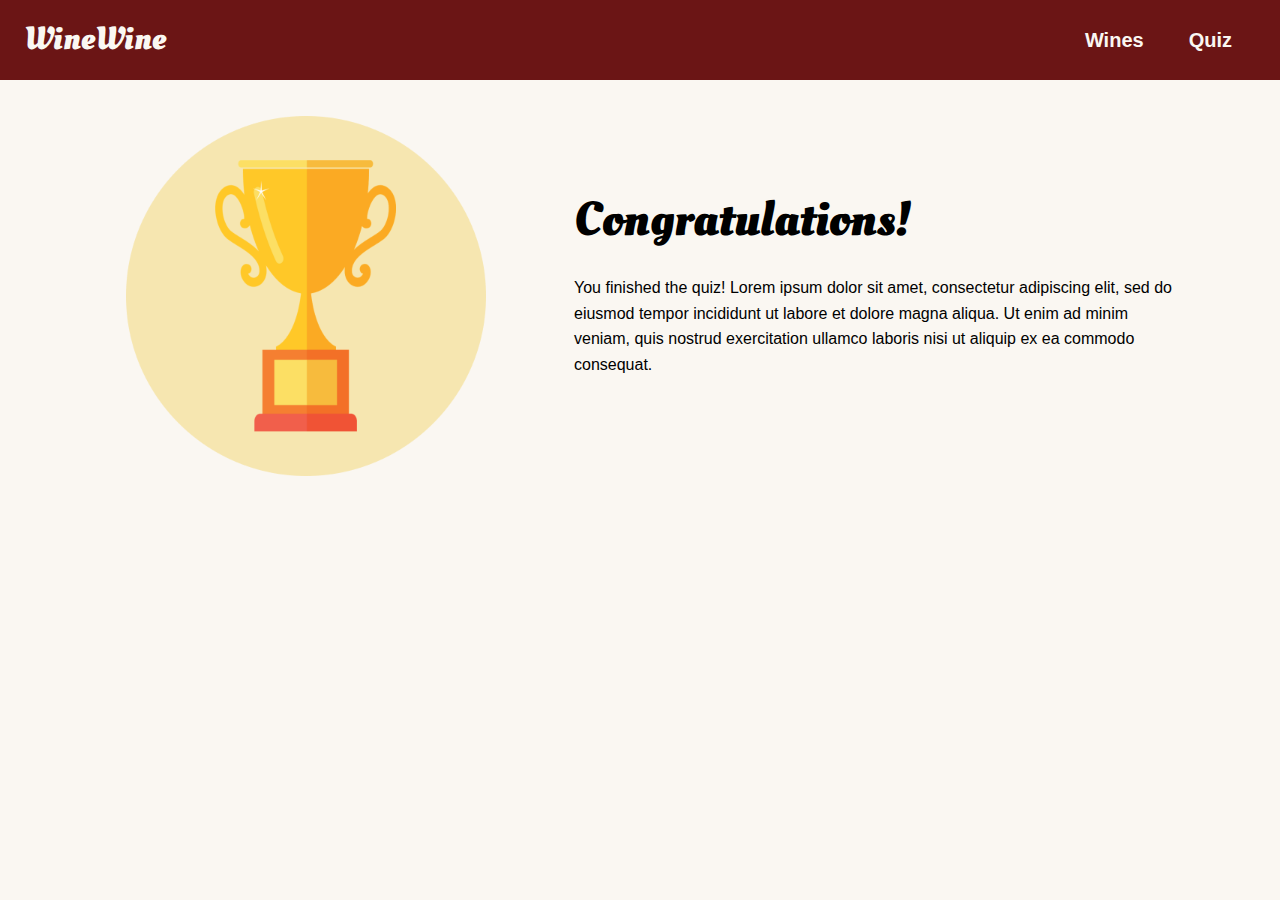
==== completion.html @ 3acd3554 "update" ====
<!DOCTYPE html>
<html lang="en">
  <head>
    <meta charset="UTF-8" />
    <meta http-equiv="X-UA-Compatible" content="IE=edge" />
    <meta name="viewport" content="width=device-width, initial-scale=1.0" />
    <!-- PUT A TITLE IN HERE -->
    <title>This is the demo</title>
    <!-- PUT A DESCRIPTION IN HERE -->
    <meta name="description" content="describe content of the page here...." />
    <!-- LINK TO NORMALIZE (FOR CONSISTENCY) -->
    <link rel="stylesheet" href="styles.normalize.css" />
    <!-- LINK TO ANY FRAMEWORK STYLES HERE-->
    <!-- LINK TO YOUR STYLES -->
    <link rel="stylesheet" href="styles/styles.css" />
    <!-- LINK TO EXTERNAL JS LIBRARIES HERE -->
    <!-- LINK TO YOUR JS HERE. NOTE THE DEFER ATTRIBUTE. -->
    <script src="scripts/scripts.js" defer></script>
  </head>
  <body>
    <!-- YOUR HTML GOES HERE -->
    
    <nav>
      <a href="index.html">WineWine</a>
      <ul>
        <li><a href="index.html#wine-intro">Wines</a></li>
        <li><a href="quiz.html">Quiz</a></li>
      </ul>
    </nav>
    <main>
      <div class="completion-page">
        <div class="completion-container">
          <div class="trophy-container">
            <img src="./images/trophy_cup.png" alt="Trophy" class="trophy">
          </div>
          <div class="completion-text-container">
            <h1>Congratulations!</h1>
            <p>You finished the quiz! Lorem ipsum dolor sit amet, consectetur adipiscing elit, sed do eiusmod tempor incididunt ut labore et dolore magna aliqua. Ut enim ad minim veniam, quis nostrud exercitation ullamco laboris nisi ut aliquip ex ea commodo consequat.</p>
          </div>
        </div>
      </div>
    </main>

    <!-- YOUR EXTERNAL PLUG-IN MAY ASK YOU TO PUT A SCRIPT TAG HERE. -->
  </body>
</html>
---- styles/styles.css ----
/* ===== YOUR CSS GOES HERE ===== */
/* ===== START WITH GLOBAL STYLES THEN USE MEDIA QUERIES FOR LAYOUT ADJUSTMENTS ===== */

@import url('https://fonts.googleapis.com/css2?family=Oleo+Script:wght@400;700&display=swap');

*,
*::before,
*::after {
  box-sizing: border-box;
}

body,
h1,
h2,
h3,
h4,
h5,
h6 {
  margin: 0;
}

html {
  overflow-x: hidden;
}

body {
    font-family: 'Arial', sans-serif;
    line-height: 1.6;
    background-color: #FAF7F2;
    max-width: 1440px;
    margin: 0 auto;
    overflow-x: hidden;
    position: relative;
}

header .homepage {
    position: relative;
    width: 100%;
    max-width: 1440px;
    margin: 0 auto;
    display: grid;
    place-items: center;
    min-height: 100vh;
    padding: 2em;
    background-image: url(../images/wine_noise.jpg);
    background-size: cover;
}

#quiz_homepage {
    background-image: url(../images/quiz_bg.jpg);
}

header .container {
    position: absolute; 
    top: 50%;
    transform: translateY(-50%);
    left: 0px;
    margin: 24px;
    max-width: 640px;
    padding: 10px; 
    box-sizing: border-box; 
    background-color: rgb(250,247,242,0.7);
}

#scroll {
    color: #6B1515;
    font-size: 1.25em;
    font-weight: bold;
    text-transform: uppercase;
    position: absolute; 
    left: 50%; 
    transform: translateX(-50%); 
    bottom: 0px; 
    text-align: center; 
}

#scroll p{
    margin: 0;
}

#scroll img {
    width: 30px;
    height: 100%;
    margin-top: 12px;
}

nav {
    max-width: 1440px;
    height: 80px;
    width: 100%;
    position: fixed;
    top: 0;
    background-color: #6B1515;
    z-index: 10;
    display: flex;
    align-items: center;
    padding: 0 1.5em;
}

nav>a {
    font-family: 'Oleo Script', cursive;
    color: #FAF7F2;
    text-decoration: none;
    font-weight: bold;
    font-size: 2em;
}
  
nav ul {
    display: flex;
    justify-content: space-between;
    margin-left: auto;
    list-style: none;
    background-color: #6B1515;
    padding: 0 1.5em;
}

nav ul a {
    color: #FAF7F2;
    text-decoration: none;
    font-weight: bold;
    font-size: 1.25em;
    padding-left: 2.25em;
}
  
nav a:hover {
    text-decoration: underline;
}
  
.overlay {
    display: none; 
    position: fixed;
    top: 0;
    left: 0;
    right: 0;
    bottom: 0;
    background-color: rgba(0,0,0,0.5); 
    z-index: 1000;
}

.overlay.visible {
    display: block;
}

.menu-icon {
    /*position: absolute; 
    top: 830px; 
    left: 22px;
    margin-top: 0; 
    margin-left: 0; */
    margin-top: 2em;
    margin-bottom: 1em;
    margin-left: 2em;
    cursor: pointer;
}

.menu-icon img {
    width: 40px; 
    height: auto; 
}

.menu-container {
    position: relative;
}

.menu-card {
    display: none;
    position: absolute; 
    z-index: 1001; 
    top: 960px; 
    left: 96px;
    background-color: #FAF7F2;
    color: black;
  }

.menu-card.visible {
    display: block;
}

.wine-card {
    display: none;
}

.wine-card {
    display: flex;
    flex-wrap: wrap;
    justify-content: space-around; 
    gap: 16px; 
    margin: 0 2em;
}

.card {
    position: relative;
    display: inline-block;
    margin-top: 0.75em;
}

.wine-container {
    width: 360px; 
    height: 710px;
    position: relative;
    backface-visibility: hidden;
    z-index: 2;
}
  
.wine-container img {
    width: 100%;
    display: block;
}
  
.wine-text {
    position: absolute;
    color: black; 
    text-align: center;
    width: 100%;
    position: absolute;
    bottom: 0;
}
  
.wine-text h2 {
    font-family: 'Oleo Script', cursive;
    margin-top: 1em;
    margin-bottom: 0;
}
  
.wine-text p {
    margin-top: 0;
}

.wine-info {
    width: 100%;
    height: 100%;
    position: absolute; 
    top: 0;
    left: 0;
    backface-visibility: hidden; 
    transform: rotateY(180deg);
    z-index: 1; 
    background-color: #F9F1E3;
}

.wine-info .wine-text {
    background-color: #AE2121;
    color: #FAF7F2;
}
  
.flipped .wine-container {
    transform: rotateY(-180deg);
}
  
.flipped .wine-info {
    transform: rotateY(0deg);
}

.pagination {
    text-align: center; 
    margin-top: 5.25em;
    margin-bottom: 7em;
    font-size: 20px;
}

.pagination button {
    background: none;
    border: none;
    font-size: 24px;
}

.pagination button:hover {
    text-decoration: underline;
}

/*.pagination button:visited {
    text-decoration: underline;
}*/

footer {
    display: flex;
    flex-direction: column;
    justify-content: center; 
    text-align: center; 
    height: 400px; 
    background-color: #6B1515;
    color: #FAF7F2; 
}
  
.footer-content p {
    margin: 0em 7em 4.75em 7em;
}
  
  
button#startQuizBtn, button#submitAnswers {
    background-color: #FAF7F2;
    color: #6B1515;
    border: none;
    height: 44px;
    width: 162px;
    font-size: 20px;
    font-weight: bold;
    border-radius: 22px;
    cursor: pointer;
}

button#submitAnswers {
    color: #FAF7F2;
    background-color: #6B1515;
}

button#startQuizBtn:hover, button#submitAnswers:hover {
    text-decoration: underline;
}

.quiz-container {
    display: flex;
    justify-content: center;
    align-items: center;
    height: 64vh;
}

.quiz-question {
    display: none;
}

.quiz-question {
    display: block;
    background-color: #F9F1E3;
    padding: 20px;
    width: 100%;
    max-width: 1080px;
    max-height: 556px;
    margin: 140px 24px 24px 24px;
    padding: 64px 48px;
}

.quiz-question span {
    font-family: 'Oleo Script', cursive;
    font-size: 36px;
}

.quiz-question p {
    font-size: 18px;
}

.options {
    margin-top: 20px;
}

.option {
    font-size: 18px;
    display: block;
    background: none;
    padding: 12px 0;
    cursor: pointer;
    border: none;
}

.option:hover {
    text-decoration: underline;
}

.option.correct {
    color: green;
    font-weight: bold;
}

.option.incorrect {
    color: red;
    font-weight: bold;
}

#feedback {
    color: red;
    font-style: italic;
}

.feedback_card {
    position: fixed;
    top: 50%;
    left: 50%;
    transform: translate(-50%, -50%);
    background: white;
    padding: 20px;
    z-index: 2000; 
}

button#submitAnswers {
    position: absolute; 
    bottom: 48px;
    right: 0;
    margin-right: 24px;
}

.completion-page {
    display: flex;
    justify-content: center;
    align-items: center;
    margin-top: 72px;
}

.completion-container {
    display: flex;
    flex-wrap: wrap;
    align-items: center; 
    justify-content: center; 
    height: 100%;
}
  
.trophy-container {
    padding: 20px;
    margin-right: 20px; 
}
  
.trophy {
    width: 360px; 
    height: auto;
    margin: 24px 24px 0 24px;
}
 
.completion-text-container {
    flex: 1 1 auto;
    max-width: 600px;
    margin: 24px;
}

.completion-text-container h1 {
    font-family: 'Oleo Script', cursive;
    font-size: 48px;
}
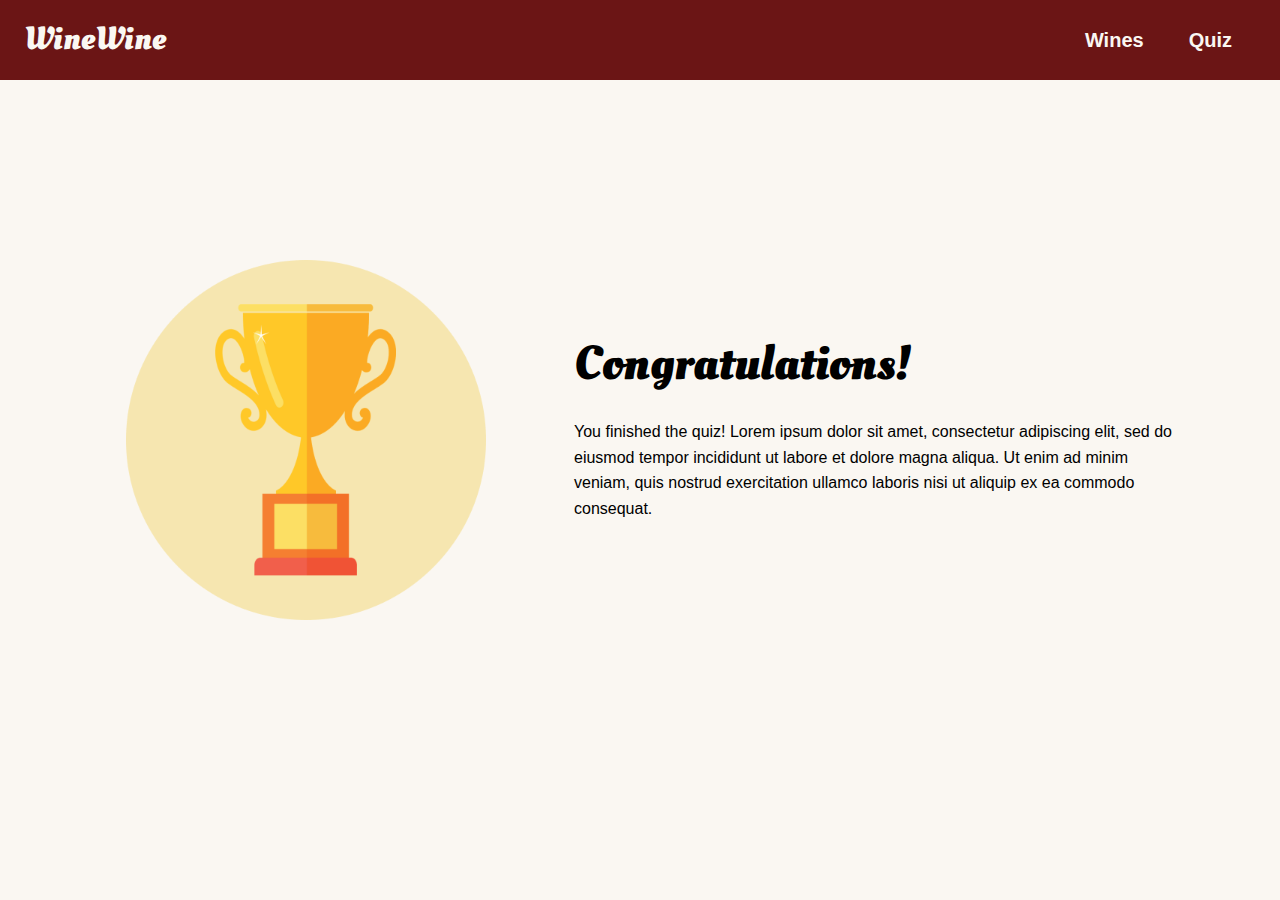
==== commit 5184aaf7: "update" ====
--- a/completion.html
+++ b/completion.html
@@ -5,7 +5,7 @@
     <meta http-equiv="X-UA-Compatible" content="IE=edge" />
     <meta name="viewport" content="width=device-width, initial-scale=1.0" />
     <!-- PUT A TITLE IN HERE -->
-    <title>This is the demo</title>
+    <title>WineWine: Quiz Completion</title>
     <!-- PUT A DESCRIPTION IN HERE -->
     <meta name="description" content="describe content of the page here...." />
     <!-- LINK TO NORMALIZE (FOR CONSISTENCY) -->
--- a/styles/styles.css
+++ b/styles/styles.css
@@ -159,21 +159,55 @@
 }
 
 .menu-container {
-    position: relative;
+    position: fixed;
+    top: 60px;
+    margin: auto;
+    max-width: 1440px;
+    width: 100%;
+    z-index: 1001; 
 }
 
 .menu-card {
     display: none;
-    position: absolute; 
-    z-index: 1001; 
-    top: 960px; 
-    left: 96px;
+    position: absolute;
+    top: 0;
+    right: 24px;
     background-color: #FAF7F2;
     color: black;
+    z-index: 1002;
+    width: auto; 
   }
 
 .menu-card.visible {
     display: block;
+}
+
+.menu-card ul {
+    margin: 24px 36px 0 0;
+}
+
+.menu-card ul li {
+    list-style: none;
+    margin: 6px 0;
+    padding: 0;
+}
+
+.menu-card ul li a {
+    color: #1a1a1a;
+    text-decoration: none;
+}
+
+.menu-card ul li a:hover {
+    text-decoration: underline;
+}
+
+.menu-card ul li:first-child {
+    font-family: 'Oleo Script', cursive;
+    font-size: 28px;
+}
+
+.menu-card ul:last-child li:last-child {
+    margin-bottom: 24px;
 }
 
 .wine-card {
@@ -185,13 +219,21 @@
     flex-wrap: wrap;
     justify-content: space-around; 
     gap: 16px; 
-    margin: 0 2em;
+    margin: 2em 2em 0 2em;
+}
+
+#white-wines {
+    display: none;
 }
 
 .card {
     position: relative;
     display: inline-block;
     margin-top: 0.75em;
+}
+
+.card:hover {
+    background-color: #F9F1E3;
 }
 
 .wine-container {
@@ -242,6 +284,148 @@
     background-color: #AE2121;
     color: #FAF7F2;
 }
+
+#white-wines .wine-info .wine-text {
+    background-color: #F4ECB9;
+    color:#1a1a1a;
+}
+
+.rating-container {
+    display: flex;
+    justify-content: space-between;
+    align-items: center;
+    margin: 12px 16px 4px 12px;
+}
+
+.wine-bottle {
+    height: 104px;
+    width: 62px; 
+}
+  
+.wine-bottle img {
+    width: 100%;
+    display: block;
+}
+
+.rating {
+    display: flex;
+    align-items: center;
+}
+
+.rating-bar-background-r {
+    height: 14px;
+    background-color: rgb(174,33,33,0.3);
+    border-radius: 7px;
+    width: 140px;
+    position: relative;
+}
+
+.rating-bar-foreground-r {
+    height: 14px;
+    background-color: #AE2121; 
+    border-radius: 7px;
+    position: absolute;
+}
+
+#cabernet-sauvignon-sweetness {width: 60px;}
+#cabernet-sauvignon-tannin {width: 126px;}
+#cabernet-sauvignon-acidity {width: 90px;}
+#cabernet-sauvignon-alcohol {width: 110px;}
+
+#pinot-noir-sweetness {width: 34px;}
+#pinot-noir-tannin {width: 60px;}
+#pinot-noir-acidity {width: 112px;}
+#pinot-noir-alcohol {width: 90px;}
+
+#shiraz-sweetness {width: 34px;}
+#shiraz-tannin {width: 110px;}
+#shiraz-acidity {width: 110px;}
+#shiraz-alcohol {width: 110px;}
+
+#merlot-sweetness {width: 34px;}
+#merlot-tannin {width: 110px;}
+#merlot-acidity {width: 90px;}
+#merlot-alcohol {width: 110px;}
+
+
+.rating-bar-background-w {
+    height: 14px;
+    background-color: rgb(240,193,23,0.4);
+    border-radius: 7px;
+    width: 140px;
+    position: relative;
+}
+
+.rating-bar-foreground-w {
+    height: 14px;
+    background-color: #F0C117; 
+    border-radius: 7px;
+    position: absolute;
+}
+
+#sauvignon-blanc-sweetness {width: 48px;}
+#sauvignon-blanc-body {width: 48px;}
+#sauvignon-blanc-acidity {width: 140px;}
+#sauvignon-blanc-alcohol {width: 94px;}
+
+
+
+.rating span {
+    white-space: nowrap;
+    padding: 0 0 0 6px;
+    margin: 0;
+}
+
+.feature-container {
+    margin: 20px 16px;
+}
+
+h3 {
+    font-family: 'Oleo Script', cursive;
+}
+
+.features {
+    text-align: center;
+    display: flex;
+    justify-content: space-between;
+    align-items: center;
+}
+
+.feature {
+    display: flex;
+    flex-direction: column;
+    align-items: center;
+}
+
+.feature-container img {
+    height: 48px;
+    width: auto;
+}
+
+.feature p {
+    font-size: 12px;
+    margin: 0;
+    padding: 0;
+}
+
+#origin img {
+    height: 33px;
+    width: auto;
+    margin-bottom: 2px;
+}
+
+#origin .feature p:nth-child(2) {
+    font-weight: bold;
+}
+
+#origin p {
+    line-height: 120%;
+}
+
+.description p {
+    font-size: 14px;
+    line-height: 140%;
+}
   
 .flipped .wine-container {
     transform: rotateY(-180deg);
@@ -267,10 +451,6 @@
 .pagination button:hover {
     text-decoration: underline;
 }
-
-/*.pagination button:visited {
-    text-decoration: underline;
-}*/
 
 footer {
     display: flex;
@@ -308,6 +488,14 @@
     text-decoration: underline;
 }
 
+#question2, #question3, #question4, #question5 {
+    display: none;
+}
+
+.red_feedback_card {
+    display: none;
+}
+
 .quiz-container {
     display: flex;
     justify-content: center;
@@ -371,14 +559,20 @@
     font-style: italic;
 }
 
-.feedback_card {
+.red_feedback_card {
+    width: 360px; 
+    height: 710px;
     position: fixed;
     top: 50%;
     left: 50%;
     transform: translate(-50%, -50%);
-    background: white;
-    padding: 20px;
+    background-color: #F9F1E3;
     z-index: 2000; 
+}
+
+.red_feedback_card .wine-text {
+    background-color: #AE2121;
+    color: #FAF7F2;
 }
 
 button#submitAnswers {
@@ -393,11 +587,13 @@
     justify-content: center;
     align-items: center;
     margin-top: 72px;
+    max-width: 1440px;
+    width: 100%;
+    height: 80vh;
 }
 
 .completion-container {
     display: flex;
-    flex-wrap: wrap;
     align-items: center; 
     justify-content: center; 
     height: 100%;
@@ -415,7 +611,7 @@
 }
  
 .completion-text-container {
-    flex: 1 1 auto;
+
     max-width: 600px;
     margin: 24px;
 }
@@ -423,4 +619,16 @@
 .completion-text-container h1 {
     font-family: 'Oleo Script', cursive;
     font-size: 48px;
+}
+
+@media (max-width: 900px) {
+    .completion-container {
+        flex-wrap: wrap;
+    }
+    .completion-text-container {
+        flex: 1 1 auto;
+        max-width: 385px;
+        margin-top: 0;
+        text-align: center; /*may change*/
+    } 
 }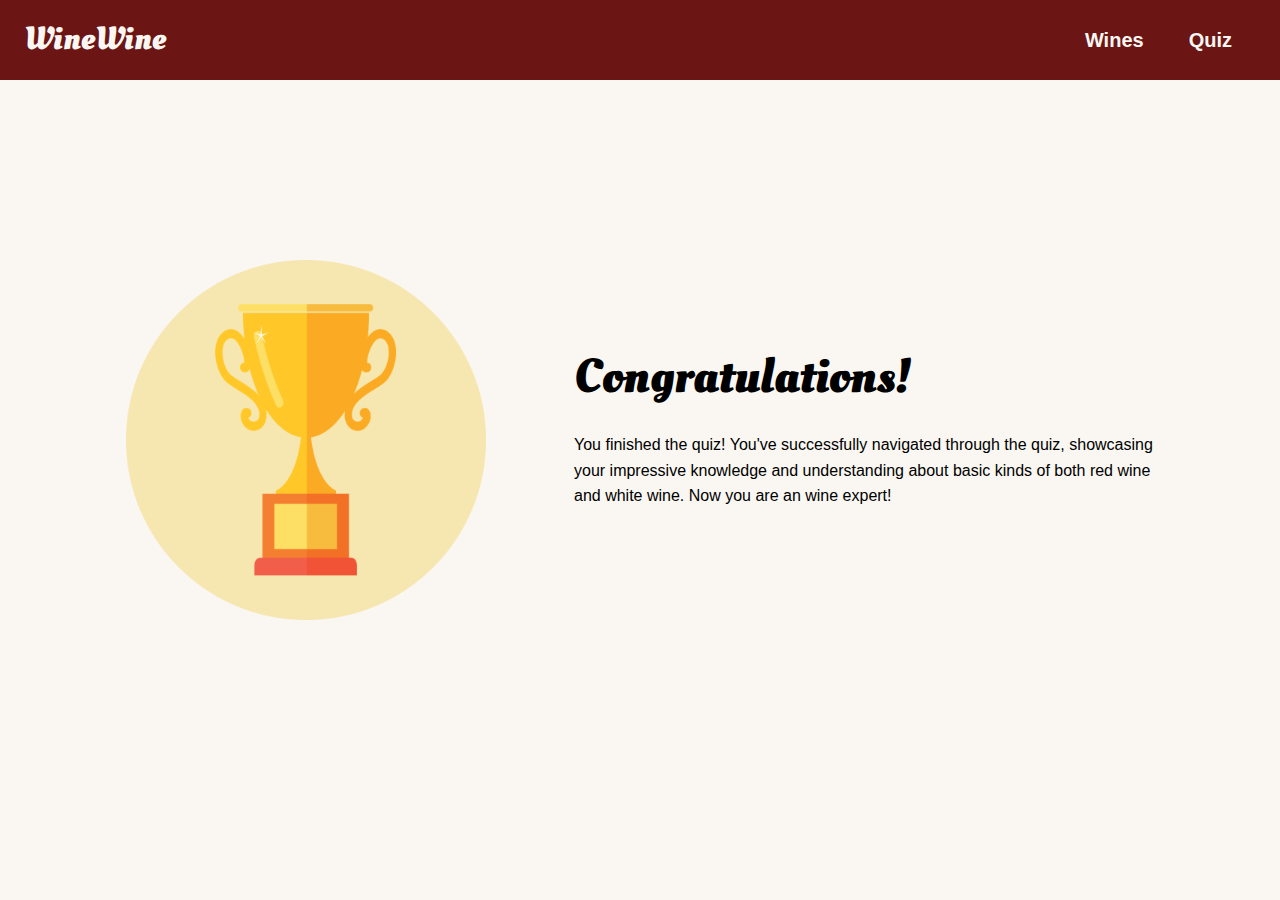
==== commit 85b0feca: "update" ====
--- a/completion.html
+++ b/completion.html
@@ -35,7 +35,7 @@
           </div>
           <div class="completion-text-container">
             <h1>Congratulations!</h1>
-            <p>You finished the quiz! Lorem ipsum dolor sit amet, consectetur adipiscing elit, sed do eiusmod tempor incididunt ut labore et dolore magna aliqua. Ut enim ad minim veniam, quis nostrud exercitation ullamco laboris nisi ut aliquip ex ea commodo consequat.</p>
+            <p>You finished the quiz! You've successfully navigated through the quiz, showcasing your impressive knowledge and understanding about basic kinds of both red wine and white wine. Now you are an wine expert!</p>
           </div>
         </div>
       </div>
--- a/styles/styles.css
+++ b/styles/styles.css
@@ -42,7 +42,7 @@
     place-items: center;
     min-height: 100vh;
     padding: 2em;
-    background-image: url(../images/wine_noise.jpg);
+    background-image: linear-gradient(rgba(250, 247, 242, 0), rgba(250, 247, 242, 0.3) 90%, rgba(250, 247, 242, 0.6)), url(../images/wine_noise.jpg);
     background-size: cover;
 }
 
@@ -54,12 +54,63 @@
     position: absolute; 
     top: 50%;
     transform: translateY(-50%);
-    left: 0px;
-    margin: 24px;
+    margin: 24px 24px 24px 80px;
     max-width: 640px;
-    padding: 10px; 
     box-sizing: border-box; 
-    background-color: rgb(250,247,242,0.7);
+    background-color: rgb(250,247,242,0.8);
+}
+
+@media (min-width: 800px) {
+    header .container {
+        left: 0px;
+    }
+}
+
+@media (max-width: 800px) {
+    header .container {
+        margin: 24px;
+    }
+}
+
+header .container p {
+    margin: 12px 24px;
+    font-size: 18px;
+}
+
+header .container p:first-child {
+    margin-top: 32px;
+    /*font-family: 'Oleo Script', cursive;*/
+}
+
+h2 {
+    font-family: 'Oleo Script', cursive;
+    font-weight: lighter;
+}
+
+header .container h2 {
+    margin: 32px 24px 0px 24px;
+}
+
+.files {
+    margin: 0px 24px 32px 24px;
+    list-style: none;   
+    padding: 0px;
+    display: flex;
+    flex-wrap: wrap;
+    gap: 2px;
+}
+
+.files a {
+    color: #1a1a1a;
+}
+
+.files a:hover {
+    color: #AE2121;
+}
+
+.files li {
+    font-size: 18px;
+    margin-right: 18px;
 }
 
 #scroll {
@@ -76,12 +127,13 @@
 
 #scroll p{
     margin: 0;
+    text-shadow: 0 0 30px rgba(255, 255, 255, 1);
 }
 
 #scroll img {
     width: 30px;
     height: 100%;
-    margin-top: 12px;
+    margin-top: 8px;
 }
 
 nav {
@@ -327,25 +379,35 @@
     position: absolute;
 }
 
-#cabernet-sauvignon-sweetness {width: 60px;}
-#cabernet-sauvignon-tannin {width: 126px;}
-#cabernet-sauvignon-acidity {width: 90px;}
-#cabernet-sauvignon-alcohol {width: 110px;}
-
-#pinot-noir-sweetness {width: 34px;}
-#pinot-noir-tannin {width: 60px;}
-#pinot-noir-acidity {width: 112px;}
-#pinot-noir-alcohol {width: 90px;}
-
-#shiraz-sweetness {width: 34px;}
-#shiraz-tannin {width: 110px;}
-#shiraz-acidity {width: 110px;}
-#shiraz-alcohol {width: 110px;}
-
-#merlot-sweetness {width: 34px;}
-#merlot-tannin {width: 110px;}
-#merlot-acidity {width: 90px;}
-#merlot-alcohol {width: 110px;}
+#cabernet-sauvignon-sweetness {width: 18px;}
+#cabernet-sauvignon-tannin {width: 129px;}
+#cabernet-sauvignon-acidity {width: 103px;}
+#cabernet-sauvignon-alcohol {width: 121px;}
+
+#pinot-noir-sweetness {width: 32px;}
+#pinot-noir-tannin {width: 85px;}
+#pinot-noir-acidity {width: 121px;}
+#pinot-noir-alcohol {width: 103px;}
+
+#shiraz-sweetness {width: 27px;}
+#shiraz-tannin {width: 121px;}
+#shiraz-acidity {width: 103px;}
+#shiraz-alcohol {width: 130px;}
+
+#merlot-sweetness {width: 36px;}
+#merlot-tannin {width: 94px;}
+#merlot-acidity {width: 94px;}
+#merlot-alcohol {width: 112px;}
+
+#cabernet-franc-sweetness {width: 22px;}
+#cabernet-franc-tannin {width: 112px;}
+#cabernet-franc-acidity {width: 112px;}
+#cabernet-franc-alcohol {width: 112px;}
+
+#grenache-sweetness {width: 41px;}
+#grenache-tannin {width: 76px;}
+#grenache-acidity {width: 85px;}
+#grenache-alcohol {width: 121px;}
 
 
 .rating-bar-background-w {
@@ -363,11 +425,35 @@
     position: absolute;
 }
 
-#sauvignon-blanc-sweetness {width: 48px;}
-#sauvignon-blanc-body {width: 48px;}
-#sauvignon-blanc-acidity {width: 140px;}
-#sauvignon-blanc-alcohol {width: 94px;}
-
+#sauvignon-blanc-sweetness {width: 20px;}
+#sauvignon-blanc-body {width: 40px;}
+#sauvignon-blanc-acidity {width: 112px;}
+#sauvignon-blanc-alcohol {width: 89px;}
+
+#pinot-gris-sweetness {width: 34px;}
+#pinot-gris-body {width: 54px;}
+#pinot-gris-acidity {width: 100px;}
+#pinot-gris-alcohol {width: 89px;}
+
+#chardonnay-sweetness {width: 34px;}
+#chardonnay-body {width: 68px;}
+#chardonnay-acidity {width: 89px;}
+#chardonnay-alcohol {width: 96px;}
+
+#riesling-sweetness {width: 55px;}
+#riesling-body {width: 47px;}
+#riesling-acidity {width: 107px;}
+#riesling-alcohol {width: 76px;}
+
+#gewurztraminer-sweetness {width: 76px;}
+#gewurztraminer-body {width: 61px;}
+#gewurztraminer-acidity {width: 75px;}
+#gewurztraminer-alcohol {width: 82px;}
+
+#moscato-sweetness {width: 98px;}
+#moscato-body {width: 53px;}
+#moscato-acidity {width: 68px;}
+#moscato-alcohol {width: 54px;}
 
 
 .rating span {
@@ -445,7 +531,7 @@
 .pagination button {
     background: none;
     border: none;
-    font-size: 24px;
+    font-size: 18px;
 }
 
 .pagination button:hover {
@@ -454,16 +540,30 @@
 
 footer {
     display: flex;
-    flex-direction: column;
     justify-content: center; 
     text-align: center; 
     height: 400px; 
     background-color: #6B1515;
     color: #FAF7F2; 
 }
+
+.footer-content {
+    max-width: 1100px;
+    width: 100%;
+    margin: auto;
+    text-align: left;
+    display: flex;
+    flex-direction: column;
+    justify-content: center; 
+}
   
 .footer-content p {
-    margin: 0em 7em 4.75em 7em;
+    margin: 0 24px;
+}
+
+.footer-content #startQuizBtn {
+    align-self: center;
+    margin-top: 72px;
 }
   
   
@@ -479,6 +579,24 @@
     cursor: pointer;
 }
 
+#quiz_homepage .container {
+    background-color: rgb(250,247,242,0.85);
+    display: flex; 
+    flex-direction: column;
+}
+
+#quiz_homepage .button-content {
+    margin: 60px 24px 32px 24px;
+    display: flex;
+    justify-content: center;
+    align-items: center;
+}
+
+#quiz_homepage button#startQuizBtn {
+    background-color: #6B1515;
+    color: #FAF7F2;
+}
+
 button#submitAnswers {
     color: #FAF7F2;
     background-color: #6B1515;
@@ -561,7 +679,8 @@
 
 .red_feedback_card {
     width: 360px; 
-    height: 710px;
+    height: 594px;
+    /*height:710px; */
     position: fixed;
     top: 50%;
     left: 50%;
@@ -627,7 +746,7 @@
     }
     .completion-text-container {
         flex: 1 1 auto;
-        max-width: 385px;
+        max-width: 400px;
         margin-top: 0;
         text-align: center; /*may change*/
     } 
